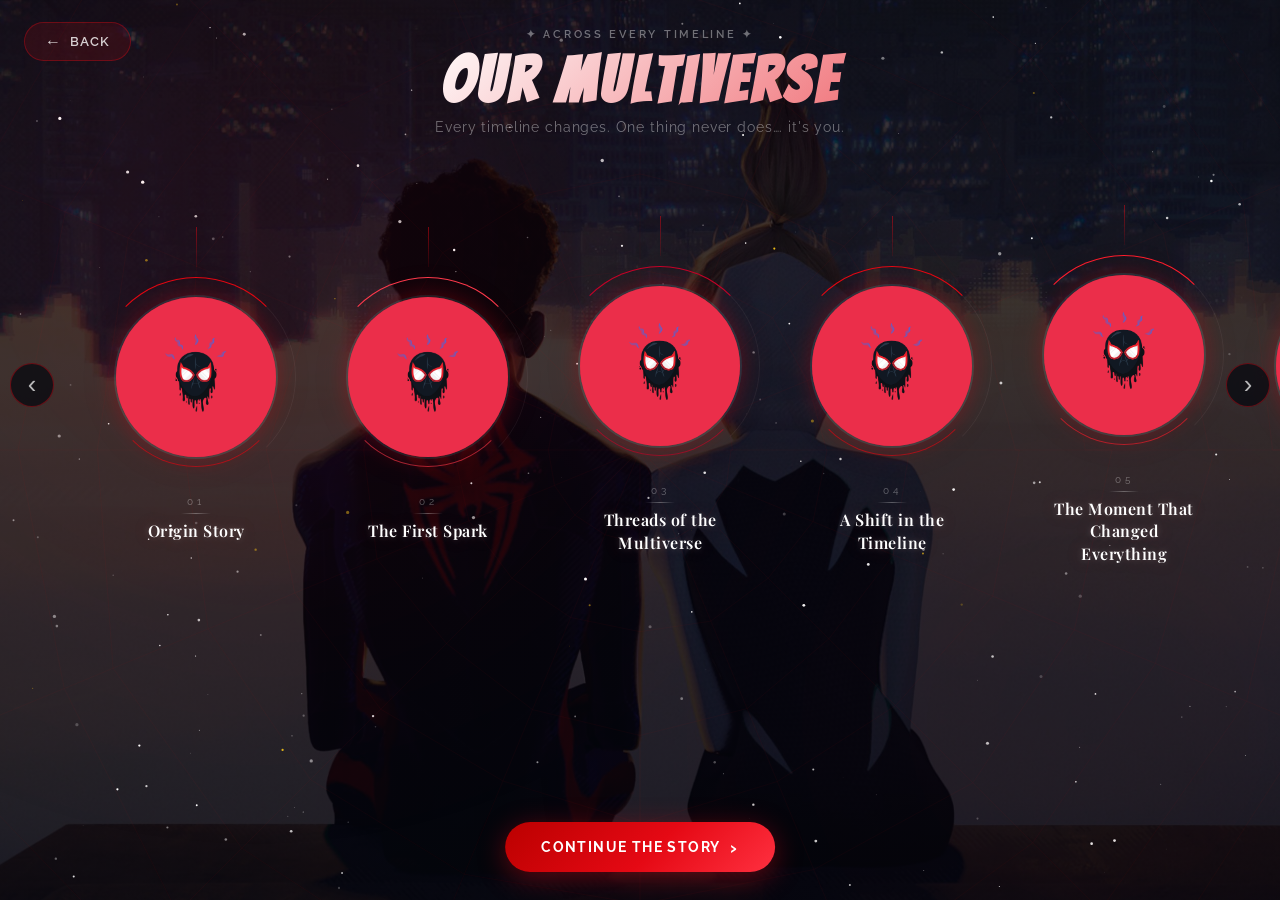
==== multiverse.html @ 67888bf0 "first commit" ====
<!DOCTYPE html>
<html lang="en">

<head>
    <meta charset="UTF-8">
    <title>Our Multiverse 🌌</title>
    <link rel="preconnect" href="https://fonts.googleapis.com">
    <link
        href="https://fonts.googleapis.com/css2?family=Playfair+Display:ital,wght@0,400;0,700;1,400&family=Raleway:wght@300;400;500;600;700&family=Bangers&display=swap"
        rel="stylesheet">
    <link rel="stylesheet" href="css/multiverse.css">
</head>

<body>

    <canvas id="mv-stars"></canvas>
    <canvas id="mv-web"></canvas>
    <div class="mv-aurora"></div>
    <div id="mv-overlay"></div>

    <!-- BACK BUTTON -->
    <a class="back-btn" href="index.html" onclick="fadeOut(event, 'index.html')">
        <span class="back-arrow">←</span>
        <span>Back</span>
    </a>

    <!-- PAGE HEADER -->
    <header class="mv-header">
        <div class="mv-eyebrow">✦ ACROSS EVERY TIMELINE ✦</div>
        <h1 class="mv-title">Our Multiverse</h1>
        <p class="mv-subtitle">Every timeline changes. One thing never does…. it's you.</p>
    </header>

    <!-- HORIZONTAL TIMELINE -->
    <div class="timeline-wrapper">
        <div class="timeline-track-line"></div>
        <div class="timeline-scroll" id="timeline-scroll">

            <!-- UNIVERSE 01 -->
            <div class="universe-node" style="--c:#e50914" onclick="enterUniverse(1)">
                <div class="un-connector"></div>
                <div class="un-portal">
                    <div class="un-ring un-ring-1"></div>
                    <div class="un-ring un-ring-2"></div>
                    <div class="un-img-wrap">
                        <img src="assets/images/04mutiverseLogos.jpg" alt="Universe 01">
                        <div class="un-img-overlay"></div>
                    </div>
                </div>
                <div class="un-chapter">
                    <span class="chapter-number">01</span>
                    <span class="chapter-title">Origin Story</span>
                </div>
            </div>

            <!-- UNIVERSE 02 -->
            <div class="universe-node" style="--c:#ff3c4e" onclick="enterUniverse(2)">
                <div class="un-connector"></div>
                <div class="un-portal">
                    <div class="un-ring un-ring-1"></div>
                    <div class="un-ring un-ring-2"></div>
                    <div class="un-img-wrap">
                        <img src="assets/images/04mutiverseLogos.jpg" alt="Universe 02">
                        <div class="un-img-overlay"></div>
                    </div>
                </div>
                <div class="un-chapter">
                    <span class="chapter-number">02</span>
                    <span class="chapter-title">The First Spark</span>
                </div>
            </div>

            <!-- UNIVERSE 03 -->
            <div class="universe-node" style="--c:#c7002a" onclick="enterUniverse(3)">
                <div class="un-connector"></div>
                <div class="un-portal">
                    <div class="un-ring un-ring-1"></div>
                    <div class="un-ring un-ring-2"></div>
                    <div class="un-img-wrap">
                        <img src="assets/images/04mutiverseLogos.jpg" alt="Universe 03">
                        <div class="un-img-overlay"></div>
                    </div>
                </div>
                <div class="un-chapter">
                    <span class="chapter-number">03</span>
                    <span class="chapter-title">Threads of the Multiverse</span>
                </div>
            </div>

            <!-- UNIVERSE 04 -->
            <div class="universe-node" style="--c:#e50914" onclick="enterUniverse(4)">
                <div class="un-connector"></div>
                <div class="un-portal">
                    <div class="un-ring un-ring-1"></div>
                    <div class="un-ring un-ring-2"></div>
                    <div class="un-img-wrap">
                        <img src="assets/images/04mutiverseLogos.jpg" alt="Universe 04">
                        <div class="un-img-overlay"></div>
                    </div>
                </div>
                <div class="un-chapter">
                    <span class="chapter-number">04</span>
                    <span class="chapter-title">A Shift in the Timeline</span>
                </div>
            </div>

            <!-- UNIVERSE 05 -->
            <div class="universe-node" style="--c:#ff1f2e" onclick="enterUniverse(5)">
                <div class="un-connector"></div>
                <div class="un-portal">
                    <div class="un-ring un-ring-1"></div>
                    <div class="un-ring un-ring-2"></div>
                    <div class="un-img-wrap">
                        <img src="assets/images/04mutiverseLogos.jpg" alt="Universe 05">
                        <div class="un-img-overlay"></div>
                    </div>
                </div>
                <div class="un-chapter">
                    <span class="chapter-number">05</span>
                    <span class="chapter-title">The Moment That Changed Everything</span>
                </div>
            </div>
            <!-- UNIVERSE 06 -->
            <div class="universe-node" style="--c:#ff1f2e" onclick="enterUniverse(6)">
                <div class="un-connector"></div>
                <div class="un-portal">
                    <div class="un-ring un-ring-1"></div>
                    <div class="un-ring un-ring-2"></div>
                    <div class="un-img-wrap">
                        <img src="assets/images/04mutiverseLogos.jpg" alt="Universe 05">
                        <div class="un-img-overlay"></div>
                    </div>
                </div>
                <div class="un-chapter">
                    <span class="chapter-number">06</span>
                    <span class="chapter-title">Across Our Worlds</span>
                </div>
            </div>

            <!-- UNIVERSE 07 — GOLD / FUTURE -->
            <div class="universe-node universe-node--future" style="--c:#f5c518" onclick="enterUniverse(7)">
                <div class="un-connector"></div>
                <div class="un-portal">
                    <div class="un-ring un-ring-1"></div>
                    <div class="un-ring un-ring-2"></div>
                    <div class="un-img-wrap un-img-future">
                        <div class="un-future-content"></div>
                        <div class="un-img-overlay"></div>
                    </div>
                </div>
                <div class="un-chapter">
                    <span class="chapter-number">07</span>
                    <span class="chapter-title">An Infinite Story</span>
                </div>
            </div>

        </div>

        <button class="scroll-arrow scroll-left" onclick="scrollTimeline(-1)">‹</button>
        <button class="scroll-arrow scroll-right" onclick="scrollTimeline(1)">›</button>
    </div>

    <!-- NEXT BUTTON -->
    <div class="mv-next-wrap">
        <button class="mv-next-btn" onclick="goNext()">
            <span>Continue the Story</span>
            <span class="mv-next-arrow">›</span>
        </button>
    </div>

    <!-- Multiverse background music -->
    <audio id="bg-music" loop>
        <source src="assets/audio/multiverseSong.mp3" type="audio/mpeg">
    </audio>

    <script src="js/musicformultiverse.js"></script>
    <script src="js/multiverse.js"></script>
</body>

</html>
---- css/multiverse.css ----
/* ═══════════════════════════════════════════════════
   RESET & VARIABLES
═══════════════════════════════════════════════════ */
*, *::before, *::after {
    margin: 0; padding: 0;
    box-sizing: border-box;
}

:root {
    --red:    #e50914;
    --gold:   #f5c518;
    --deep:   #04060d;
    --spider-red:  #e50914;
    --spider-dark: #0a0005;
    --text-mute:   rgba(255,255,255,0.4);
    --text-soft:   rgba(255,255,255,0.7);
    --border:      rgba(255,255,255,0.08);
}

html, body {
    height: 100%;
    overflow: hidden;
    color: #fff;
    font-family: 'Raleway', sans-serif;
    cursor: default;

    /* ✅ background image */
    background: 
        linear-gradient(rgba(4,6,13,0.75), rgba(4,6,13,0.85)), /* dark overlay */
        url("../assets/images/03multiverseBackground.jpeg") center/cover no-repeat fixed;

    background-color: var(--spider-dark); /* fallback */
}


/* ═══════════════════════════════════════════════════
   BACKGROUND CANVASES
═══════════════════════════════════════════════════ */
#mv-stars, #mv-web {
    position: fixed;
    inset: 0;
    pointer-events: none;
    z-index: 0;
}
#mv-stars { z-index: 0; }
#mv-web   { z-index: 1; opacity: 0.12; }

/* ═══════════════════════════════════════════════════
   AURORA
═══════════════════════════════════════════════════ */
.mv-aurora {
    position: fixed;
    inset: 0;
    z-index: 0;
    pointer-events: none;
    overflow: hidden;
}
.mv-aurora::before,
.mv-aurora::after {
    content: "";
    position: absolute;
    border-radius: 50%;
    filter: blur(140px);
    opacity: 0.12;
    animation: auroraFloat 18s ease-in-out infinite alternate;
}
.mv-aurora::before {
    width: 80vw; height: 80vw;
    background: radial-gradient(circle, #e50914 0%, transparent 65%);
    top: -30%; left: -20%;
}
.mv-aurora::after {
    width: 70vw; height: 70vw;
    background: radial-gradient(circle, #3d0000 0%, transparent 65%);
    bottom: -30%; right: -20%;
    animation-delay: -9s;
}
@keyframes auroraFloat {
    from { transform: translate(0,0) scale(1); }
    to   { transform: translate(8%, 10%) scale(1.2); }
}

/* ═══════════════════════════════════════════════════
   TRANSITION OVERLAY
═══════════════════════════════════════════════════ */
#mv-overlay {
    position: fixed;
    inset: 0;
    z-index: 9000;
    background: var(--spider-dark);
    pointer-events: none;
    opacity: 1;
    transition: opacity 0.6s ease;
}
#mv-overlay.visible { opacity: 1; }
#mv-overlay.hidden  { opacity: 0; }

/* ═══════════════════════════════════════════════════
   BACK BUTTON
═══════════════════════════════════════════════════ */
.back-btn {
    position: fixed;
    top: 22px;
    left: 24px;
    z-index: 100;
    display: flex;
    align-items: center;
    gap: 8px;
    background: rgba(229,9,20,0.12);
    border: 1px solid rgba(229,9,20,0.35);
    border-radius: 50px;
    padding: 9px 20px;
    color: rgba(255,255,255,0.8);
    font-family: 'Raleway', sans-serif;
    font-size: 0.82rem;
    font-weight: 600;
    letter-spacing: 0.08em;
    text-transform: uppercase;
    text-decoration: none;
    cursor: pointer;
    transition: background 0.25s, border-color 0.25s, color 0.25s, transform 0.25s;
}
.back-btn:hover {
    background: rgba(229,9,20,0.25);
    border-color: var(--red);
    color: #fff;
    transform: translateX(-3px);
}
.back-arrow {
    font-size: 1rem;
    transition: transform 0.2s;
}
.back-btn:hover .back-arrow { transform: translateX(-4px); }

/* ═══════════════════════════════════════════════════
   PAGE HEADER
═══════════════════════════════════════════════════ */
.mv-header {
    position: relative;
    z-index: 10;
    text-align: center;
    padding: 28px 20px 0;
    animation: fadeDown 0.9s cubic-bezier(0.16,1,0.3,1) both;
    animation-delay: 0.5s;
}
@keyframes fadeDown {
    from { opacity: 0; transform: translateY(-24px); }
    to   { opacity: 1; transform: translateY(0); }
}

.mv-eyebrow {
    font-size: 0.68rem;
    letter-spacing: 0.25em;
    color: var(--text-mute);
    font-weight: 600;
    text-transform: uppercase;
    margin-bottom: 8px;
}
.mv-title {
    font-family: 'Bangers', cursive;
    font-size: clamp(2.4rem, 6vw, 4rem);
    letter-spacing: 0.06em;
    background: linear-gradient(135deg, #fff 30%, var(--red) 100%);
    -webkit-background-clip: text;
    -webkit-text-fill-color: transparent;
    background-clip: text;
    margin-bottom: 6px;
    line-height: 1;
}
.mv-subtitle {
    font-size: 0.88rem;
    color: var(--text-mute);
    margin: 0;
    letter-spacing: 0.06em;
}

/* ── Chapter Container ── */
.un-chapter {
    margin-top: 18px;
    text-align: center;
    display: flex;
    flex-direction: column;
    align-items: center;
    gap: 6px;
    pointer-events: none;
    transform: translateY(0);
    transition: transform 0.4s ease;
}

/* subtle lift on hover */
.universe-node:hover .un-chapter {
    transform: translateY(-6px);
}

/* ── Chapter Number ── */
.chapter-number {
    font-family: 'Raleway', sans-serif;
    font-size: 0.65rem;
    letter-spacing: 4px;
    color: rgba(255,255,255,0.35);
    text-transform: uppercase;
    position: relative;
}

/* glowing divider line */
.chapter-number::after {
    content: "";
    display: block;
    width: 30px;
    height: 1px;
    margin: 6px auto 0;
    background: linear-gradient(90deg, transparent, rgba(255,255,255,0.5), transparent);
    opacity: 0.6;
}

/* ── Chapter Title ── */
.chapter-title {
    font-family: 'Playfair Display', serif;
    font-size: 1rem;
    font-weight: 600;
    color: #ffffff;
    max-width: 140px;
    line-height: 1.4;
    letter-spacing: 0.5px;

    /* 🔥 cinematic glow */
    text-shadow:
        0 0 6px rgba(255,255,255,0.2),
        0 0 18px rgba(229,9,20,0.25);

    transition: all 0.35s ease;
}

/* ── Hover Effect ── */
.universe-node:hover .chapter-title {
    color: var(--c);

    text-shadow:
        0 0 10px var(--c),
        0 0 30px rgba(229,9,20,0.5);

    transform: translateY(-2px) scale(1.05);
}

/* ── Optional subtle pulse (premium feel) ── */
.chapter-title {
    animation: chapterGlow 4s ease-in-out infinite;
}

@keyframes chapterGlow {
    0%, 100% {
        text-shadow:
            0 0 6px rgba(255,255,255,0.15),
            0 0 18px rgba(229,9,20,0.2);
    }
    50% {
        text-shadow:
            0 0 10px rgba(255,255,255,0.3),
            0 0 28px rgba(229,9,20,0.4);
    }
}

/* ═══════════════════════════════════════════════════
   TIMELINE WRAPPER
═══════════════════════════════════════════════════ */
.timeline-wrapper {
    position: relative;
    z-index: 10;
    flex: 1;
    display: flex;
    align-items: center;
    overflow: hidden;
    padding: 20px 0;
    margin-top: 10px;
}

/* The red horizontal spine line */
.timeline-track-line {
    display: none;
}

/* Scrollable timeline */
.timeline-scroll {
    display: flex;
    align-items: center;
    gap: 0;
    overflow-x: auto;
    overflow-y: visible;
    padding: 40px 80px;
    scroll-behavior: smooth;
    scrollbar-width: none;
    width: 100%;
    position: relative;
    z-index: 2;
}
.timeline-scroll::-webkit-scrollbar { display: none; }

/* ═══════════════════════════════════════════════════
   UNIVERSE NODES
═══════════════════════════════════════════════════ */
.universe-node {
    display: flex;
    flex-direction: column;
    align-items: center;
    flex-shrink: 0;
    cursor: pointer;
    position: relative;
    padding: 0 16px;
    transition: transform 0.35s cubic-bezier(0.34,1.56,0.64,1);
}
.universe-node:hover { transform: translateY(-12px) scale(1.04); }

/* Vertical connector line from spine to circle */
.un-connector {
    width: 1px;
    height: 40px;
    background: linear-gradient(to bottom, rgba(229,9,20,0.5), rgba(229,9,20,0.1));
    margin-bottom: 10px;
    flex-shrink: 0;
}
.universe-node--future .un-connector {
    background: linear-gradient(to bottom, rgba(245,197,24,0.5), rgba(245,197,24,0.1));
}

/* Portal circle */
.un-portal {
    position: relative;
    width: 200px;
    height: 200px;
    display: flex;
    align-items: center;
    justify-content: center;
    flex-shrink: 0;
}

/* Spinning rings */
.un-ring {
    position: absolute;
    border-radius: 50%;
    border: 1.5px solid transparent;
    border-top-color: var(--c, var(--red));
    animation: spinRing linear infinite;
}
.un-ring-1 {
    inset: 0;
    animation-duration: 6s;
    border-right-color: rgba(255,255,255,0.06);
}
.un-ring-2 {
    inset: 10px;
    animation-duration: 9s;
    animation-direction: reverse;
    border-bottom-color: var(--c, var(--red));
    border-top-color: transparent;
    opacity: 0.6;
}
@keyframes spinRing { to { transform: rotate(360deg); } }
/* Image circle */
.un-img-wrap {
    position: absolute;
    inset: 18px;
    border-radius: 50%;
    overflow: hidden;
    border: 2px solid rgba(255,255,255,0.1);
    box-shadow: 0 0 20px rgba(229,9,20,0.25), 0 0 40px rgba(229,9,20,0.08);
    transition: box-shadow 0.35s ease;
}

/* ✅ background overlay (new) */
.un-img-wrap::after {
    content: "";
    position: absolute;
    inset: 0;
    background: url("../assets/images/04mutiverseLogos.jpg") center/cover no-repeat;
    opacity: 0.5;              /* adjust 0.2–0.35 if needed */
    z-index: 1;
}

.universe-node:hover .un-img-wrap {
    box-shadow: 0 0 30px var(--c, var(--red)), 0 0 60px rgba(229,9,20,0.2);
}

.un-img-wrap img {
    width: 100%;
    height: 100%;
    object-fit: cover;
    display: block;
    position: relative;         /* ✅ keep image above base */
    z-index: 2;
    transition: transform 0.45s ease;
}

.universe-node:hover .un-img-wrap img {
    transform: scale(1.1);
}
/* Future universe placeholder */
.un-img-future {
    background: radial-gradient(circle, rgba(245,197,24,0.15) 0%, rgba(4,6,13,0.9) 70%);
    border-color: rgba(245,197,24,0.3);
    box-shadow: 0 0 20px rgba(245,197,24,0.2);
}
.un-future-content {
    position: absolute;
    inset: 0;
    display: flex;
    flex-direction: column;
    align-items: center;
    justify-content: center;
    gap: 4px;
}

@keyframes infPulse {
    0%,100% { transform: scale(1); opacity: 0.7; }
    50%     { transform: scale(1.15); opacity: 1; }
}
.un-future-label {
    font-size: 0.55rem;
    letter-spacing: 0.1em;
    color: rgba(245,197,24,0.6);
    text-transform: uppercase;
    font-weight: 700;
}

/* Overlay on hover */
.un-img-overlay {
    position: absolute;
    inset: 0;
    background: rgba(229,9,20,0.0);
    display: flex;
    align-items: center;
    justify-content: center;
    transition: background 0.3s;
    border-radius: 50%;
}
.universe-node:hover .un-img-overlay { background: rgba(229,9,20,0.35); }
.universe-node--future:hover .un-img-overlay { background: rgba(245,197,24,0.25); }

.un-enter {
    font-size: 0.65rem;
    font-weight: 700;
    letter-spacing: 0.2em;
    color: #fff;
    text-transform: uppercase;
    opacity: 0;
    transform: scale(0.7);
    transition: opacity 0.3s, transform 0.3s;
}
.universe-node:hover .un-enter {
    opacity: 1;
    transform: scale(1);
}

/* Label below each portal */
.un-label {
    margin-top: 14px;
    text-align: center;
}
.un-num {
    font-size: 0.6rem;
    letter-spacing: 0.18em;
    color: var(--text-mute);
    text-transform: uppercase;
    font-weight: 600;
    margin-bottom: 2px;
}
.un-name {
    font-family: 'Bangers', cursive;
    font-size: 1.5rem;
    letter-spacing: 0.08em;
    color: var(--c, var(--red));
    line-height: 1;
    margin-bottom: 4px;
}
.un-desc {
    font-size: 0.72rem;
    color: var(--text-soft);
    letter-spacing: 0.04em;
}

/* ═══════════════════════════════════════════════════
   SCROLL ARROWS
═══════════════════════════════════════════════════ */
.scroll-arrow {
    position: absolute;
    top: 50%;
    transform: translateY(-50%);
    z-index: 20;
    width: 44px; height: 44px;
    border-radius: 50%;
    border: 1px solid rgba(229,9,20,0.4);
    background: rgba(4,6,13,0.7);
    color: rgba(255,255,255,0.7);
    font-size: 1.6rem;
    line-height: 1;
    cursor: pointer;
    display: flex;
    align-items: center;
    justify-content: center;
    transition: background 0.25s, border-color 0.25s, color 0.25s;
    backdrop-filter: blur(8px);
}
.scroll-arrow:hover {
    background: rgba(229,9,20,0.25);
    border-color: var(--red);
    color: #fff;
}
.scroll-left  { left: 10px; }
.scroll-right { right: 10px; }

/* ═══════════════════════════════════════════════════
   NEXT BUTTON (Continue to reasons)
═══════════════════════════════════════════════════ */
.mv-next-wrap {
    position: fixed;
    bottom: 28px;
    left: 50%;
    transform: translateX(-50%);
    z-index: 100;
    animation: fadeUp 0.8s 1s cubic-bezier(0.16,1,0.3,1) both;
}
@keyframes fadeUp {
    from { opacity: 0; transform: translateX(-50%) translateY(20px); }
    to   { opacity: 1; transform: translateX(-50%) translateY(0); }
}

.mv-next-btn {
    display: flex;
    align-items: center;
    gap: 10px;
    background: linear-gradient(135deg, #b00 0%, #e50914 55%, #ff3040 100%);
    border: none;
    border-radius: 50px;
    padding: 14px 36px;
    color: #fff;
    font-family: 'Raleway', sans-serif;
    font-size: 0.88rem;
    font-weight: 700;
    letter-spacing: 0.1em;
    text-transform: uppercase;
    cursor: pointer;
    box-shadow: 0 6px 28px rgba(229,9,20,0.4);
    transition: transform 0.28s cubic-bezier(0.34,1.56,0.64,1), box-shadow 0.28s;
    overflow: hidden;
    position: relative;
}
.mv-next-btn::before {
    content: "";
    position: absolute;
    inset: 0;
    background: linear-gradient(110deg, transparent 30%, rgba(255,255,255,0.25) 50%, transparent 70%);
    transform: translateX(-100%);
    transition: transform 0.5s ease;
}
.mv-next-btn:hover {
    transform: scale(1.07) translateY(-3px);
    box-shadow: 0 12px 40px rgba(229,9,20,0.6);
}
.mv-next-btn:hover::before { transform: translateX(100%); }
.mv-next-btn:active { transform: scale(0.96); }

.mv-next-arrow {
    font-size: 1.2rem;
    transition: transform 0.2s;
}
.mv-next-btn:hover .mv-next-arrow { transform: translateX(4px); }

/* ═══════════════════════════════════════════════════
   RIPPLE (reuse from main)
═══════════════════════════════════════════════════ */
.ripple {
    position: absolute;
    border-radius: 50%;
    background: rgba(255,255,255,0.3);
    transform: scale(0);
    animation: rippleAnim 0.65s linear;
    pointer-events: none;
}
@keyframes rippleAnim { to { transform: scale(4.5); opacity: 0; } }

.sparkle {
    position: fixed;
    pointer-events: none;
    z-index: 9999;
    animation: sparklePop 0.85s ease forwards;
}
@keyframes sparklePop {
    0%   { transform: scale(0) rotate(0deg); opacity:1; }
    55%  { transform: scale(1.5) rotate(25deg); opacity:1; }
    100% { transform: scale(0.7) rotate(55deg) translateY(-28px); opacity:0; }
}

/* ═══════════════════════════════════════════════════
   RESPONSIVE
═══════════════════════════════════════════════════ */
@media (max-width: 600px) {
    .mv-title { font-size: 2.2rem; }
    .un-portal { width: 105px; height: 105px; }
    .un-label { display: none; }
    .timeline-scroll { padding: 30px 60px; gap: 0; }
}
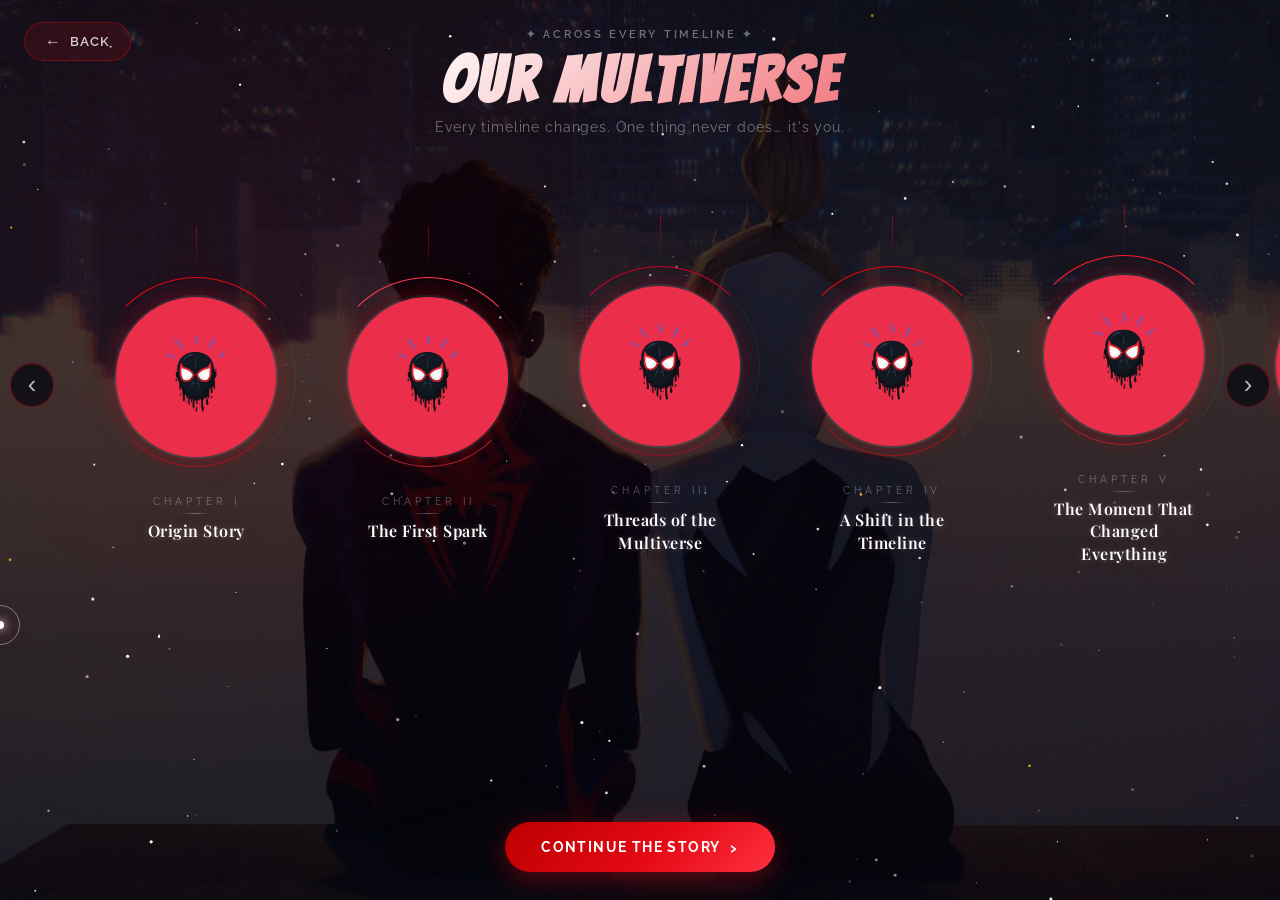
==== commit 76bfd8cf: "basic tamplate for timeline is completed" ====
--- a/multiverse.html
+++ b/multiverse.html
@@ -9,6 +9,7 @@
         href="https://fonts.googleapis.com/css2?family=Playfair+Display:ital,wght@0,400;0,700;1,400&family=Raleway:wght@300;400;500;600;700&family=Bangers&display=swap"
         rel="stylesheet">
     <link rel="stylesheet" href="css/multiverse.css">
+    <link rel="stylesheet" href="css/cursor.css">
 </head>
 
 <body>
@@ -48,7 +49,7 @@
                     </div>
                 </div>
                 <div class="un-chapter">
-                    <span class="chapter-number">01</span>
+                    <span class="chapter-number">CHAPTER I</span>
                     <span class="chapter-title">Origin Story</span>
                 </div>
             </div>
@@ -65,7 +66,7 @@
                     </div>
                 </div>
                 <div class="un-chapter">
-                    <span class="chapter-number">02</span>
+                    <span class="chapter-number">CHAPTER II</span>
                     <span class="chapter-title">The First Spark</span>
                 </div>
             </div>
@@ -82,7 +83,7 @@
                     </div>
                 </div>
                 <div class="un-chapter">
-                    <span class="chapter-number">03</span>
+                    <span class="chapter-number">CHAPTER III</span>
                     <span class="chapter-title">Threads of the Multiverse</span>
                 </div>
             </div>
@@ -99,7 +100,7 @@
                     </div>
                 </div>
                 <div class="un-chapter">
-                    <span class="chapter-number">04</span>
+                    <span class="chapter-number">CHAPTER IV</span>
                     <span class="chapter-title">A Shift in the Timeline</span>
                 </div>
             </div>
@@ -116,7 +117,7 @@
                     </div>
                 </div>
                 <div class="un-chapter">
-                    <span class="chapter-number">05</span>
+                    <span class="chapter-number">CHAPTER V</span>
                     <span class="chapter-title">The Moment That Changed Everything</span>
                 </div>
             </div>
@@ -132,7 +133,7 @@
                     </div>
                 </div>
                 <div class="un-chapter">
-                    <span class="chapter-number">06</span>
+                    <span class="chapter-number">CHAPTER VI</span>
                     <span class="chapter-title">Across Our Worlds</span>
                 </div>
             </div>
@@ -149,7 +150,7 @@
                     </div>
                 </div>
                 <div class="un-chapter">
-                    <span class="chapter-number">07</span>
+                    <span class="chapter-number">CHAPTER INFINITE</span>
                     <span class="chapter-title">An Infinite Story</span>
                 </div>
             </div>
@@ -172,7 +173,7 @@
     <audio id="bg-music" loop>
         <source src="assets/audio/multiverseSong.mp3" type="audio/mpeg">
     </audio>
-
+    <script src="js/cursor.js"></script>
     <script src="js/musicformultiverse.js"></script>
     <script src="js/multiverse.js"></script>
 </body>
--- a/css/cursor.css
+++ b/css/cursor.css
@@ -0,0 +1,34 @@
+/* --- GLOBAL CUSTOM CURSOR --- */
+body {
+    cursor: none !important; /* Hide system cursor */
+}
+
+#cursor-dot {
+    width: 8px;
+    height: 8px;
+    background-color: #fff;
+    position: fixed;
+    pointer-events: none;
+    z-index: 10000;
+    border-radius: 50%;
+    box-shadow: 0 0 10px #fff, 0 0 20px rgba(229, 9, 20, 0.8);
+    transform: translate(-50%, -50%);
+}
+
+#cursor-outline {
+    width: 40px;
+    height: 40px;
+    border: 1.5px solid rgba(255, 255, 255, 0.4);
+    position: fixed;
+    pointer-events: none;
+    z-index: 9999;
+    border-radius: 50%;
+    transform: translate(-50%, -50%);
+    transition: transform 0.15s ease-out, background-color 0.3s, border-color 0.3s;
+}
+
+/* Hide cursor on mobile for better UX */
+@media (max-width: 768px) {
+    body { cursor: auto !important; }
+    #cursor-dot, #cursor-outline { display: none; }
+}
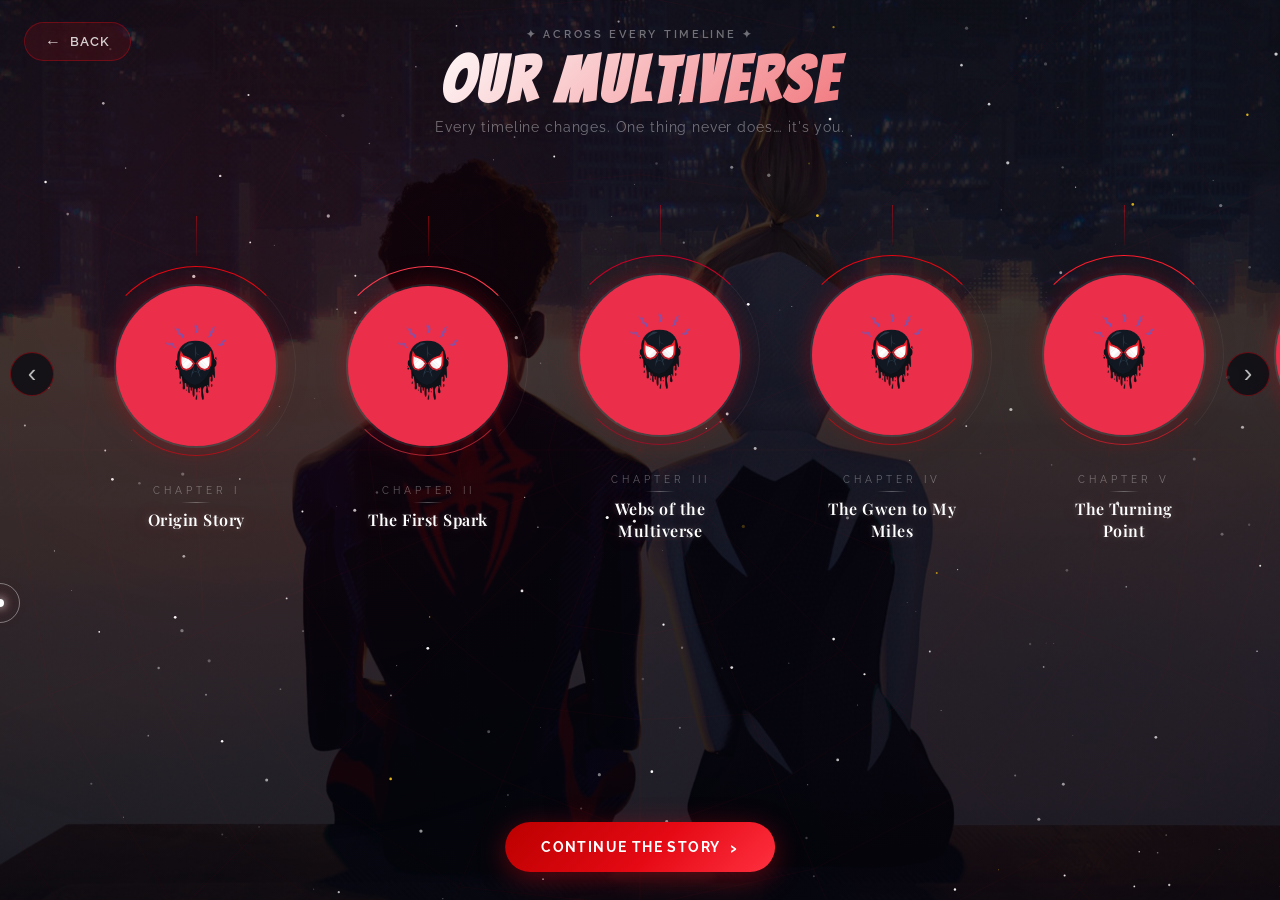
==== commit 1fb40323: "gift is almost ready" ====
--- a/multiverse.html
+++ b/multiverse.html
@@ -84,7 +84,7 @@
                 </div>
                 <div class="un-chapter">
                     <span class="chapter-number">CHAPTER III</span>
-                    <span class="chapter-title">Threads of the Multiverse</span>
+                    <span class="chapter-title">Webs of the Multiverse</span>
                 </div>
             </div>
 
@@ -101,7 +101,7 @@
                 </div>
                 <div class="un-chapter">
                     <span class="chapter-number">CHAPTER IV</span>
-                    <span class="chapter-title">A Shift in the Timeline</span>
+                    <span class="chapter-title">The Gwen to My Miles</span>
                 </div>
             </div>
 
@@ -118,7 +118,7 @@
                 </div>
                 <div class="un-chapter">
                     <span class="chapter-number">CHAPTER V</span>
-                    <span class="chapter-title">The Moment That Changed Everything</span>
+                    <span class="chapter-title">The Turning Point</span>
                 </div>
             </div>
             <!-- UNIVERSE 06 -->
@@ -151,7 +151,7 @@
                 </div>
                 <div class="un-chapter">
                     <span class="chapter-number">CHAPTER INFINITE</span>
-                    <span class="chapter-title">An Infinite Story</span>
+                    <span class="chapter-title">The Infinite Story</span>
                 </div>
             </div>
 
